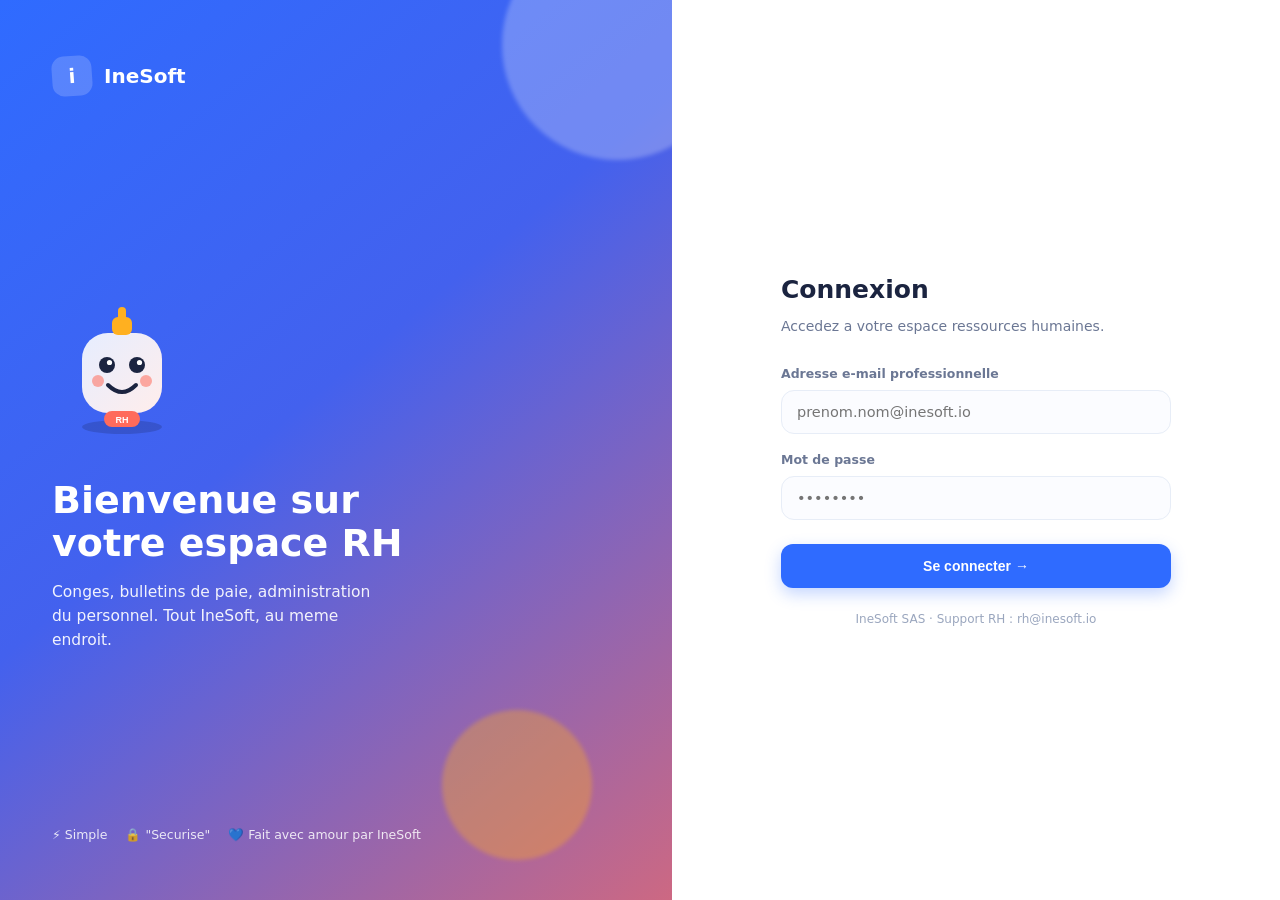
==== index.html @ 02582da3 "Mise en ligne du portail RH IneSoft" ====
<!DOCTYPE html>
<html lang="fr">
<head>
<meta charset="UTF-8">
<meta name="viewport" content="width=device-width,initial-scale=1">
<title>IneSoft RH - Connexion</title>
<link rel="stylesheet" href="assets/css/style.css">
<link rel="icon" href="data:image/svg+xml,<svg xmlns='http://www.w3.org/2000/svg' viewBox='0 0 32 32'><rect width='32' height='32' rx='8' fill='%232F6BFF'/><text x='16' y='23' font-size='17' fill='white' text-anchor='middle' font-family='Arial' font-weight='bold'>i</text></svg>">
<!--
  ============================================================
  IneSoft RH - Portail collaborateur  (build interne)
  ------------------------------------------------------------
  Bravo, tu lis deja le code source. Premier reflexe de pentester. GG.
  >>> IneCTF{la_source_ca_se_lit_frr}
  ------------------------------------------------------------
  TODO avant mise en prod (Ines, equipe dev) :
   - RETIRER le fichier /robots.txt (il liste encore nos chemins internes)
   - virer l'environnement de recette expose
   - reactiver la verif de signature cote client (cf. app.min.js)
  Note : l'auth "demo" de recette est encore active, a desactiver !!
  ============================================================
-->
</head>
<body>
<div class="login-split">

  <!-- Panneau vitrine -->
  <section class="brand-panel">
    <span class="blob b1"></span>
    <span class="blob b2"></span>
    <div class="bp-logo"><span class="logo">i</span> IneSoft</div>

    <div class="mascot">
      <svg width="140" height="140" viewBox="0 0 140 140" xmlns="http://www.w3.org/2000/svg" aria-hidden="true">
        <ellipse cx="70" cy="128" rx="40" ry="7" fill="rgba(0,0,0,.15)"/>
        <rect x="30" y="34" width="80" height="80" rx="26" fill="#FFFFFF"/>
        <rect x="30" y="34" width="80" height="80" rx="26" fill="url(#g1)" opacity=".12"/>
        <circle cx="55" cy="66" r="8" fill="#1B2440"/>
        <circle cx="85" cy="66" r="8" fill="#1B2440"/>
        <circle cx="57.5" cy="63.5" r="2.6" fill="#fff"/>
        <circle cx="87.5" cy="63.5" r="2.6" fill="#fff"/>
        <circle cx="46" cy="82" r="6" fill="#FF6B5B" opacity=".55"/>
        <circle cx="94" cy="82" r="6" fill="#FF6B5B" opacity=".55"/>
        <path d="M56 86 q14 14 28 0" stroke="#1B2440" stroke-width="4" fill="none" stroke-linecap="round"/>
        <rect x="60" y="18" width="20" height="18" rx="6" fill="#FFB020"/>
        <rect x="66" y="8" width="8" height="14" rx="4" fill="#FFB020"/>
        <rect x="52" y="112" width="36" height="16" rx="8" fill="#FF6B5B"/>
        <text x="70" y="124" font-size="9" fill="#fff" text-anchor="middle" font-family="Arial" font-weight="bold">RH</text>
        <defs><linearGradient id="g1" x1="0" y1="0" x2="1" y2="1"><stop offset="0" stop-color="#2F6BFF"/><stop offset="1" stop-color="#FF6B5B"/></linearGradient></defs>
      </svg>
    </div>

    <h1>Bienvenue sur votre espace RH</h1>
    <p>Conges, bulletins de paie, administration du personnel. Tout IneSoft, au meme endroit.</p>

    <div class="bp-foot">
      <span>&#9889; Simple</span>
      <span>&#128274; "Securise"</span>
      <span>&#128153; Fait avec amour par IneSoft</span>
    </div>
  </section>

  <!-- Formulaire -->
  <section class="form-panel">
    <div class="form-card">
      <h2>Connexion</h2>
      <p class="sub">Accedez a votre espace ressources humaines.</p>
      <form id="loginForm" autocomplete="off">
        <label for="email">Adresse e-mail professionnelle</label>
        <input type="email" id="email" placeholder="prenom.nom@inesoft.io" required>
        <label for="password">Mot de passe</label>
        <input type="password" id="password" placeholder="&#8226;&#8226;&#8226;&#8226;&#8226;&#8226;&#8226;&#8226;" required>
        <button class="btn" type="submit">Se connecter &#8594;</button>
      </form>
      <div id="msg" class="msg"></div>
      <p class="foothint">IneSoft SAS &#183; Support RH : rh@inesoft.io</p>
    </div>
  </section>

</div>

<script src="assets/js/app.min.js"></script>
<script>
  document.getElementById('loginForm').addEventListener('submit', async function(e){
    e.preventDefault();
    var m = document.getElementById('msg');
    var email = document.getElementById('email').value.trim().toLowerCase();
    var pass  = document.getElementById('password').value;
    try{
      var ok = await window._ines.authenticate(email, pass);
      if(ok){
        m.className='msg ok'; m.textContent='Connexion reussie, redirection...';
        setTimeout(function(){ location.href='dashboard.html'; }, 600);
      }else{
        m.className='msg err'; m.textContent='Identifiants invalides. Verifiez votre e-mail et mot de passe.';
      }
    }catch(err){
      m.className='msg err'; m.textContent='Erreur d authentification.';
    }
  });
</script>
</body>
</html>
---- assets/css/style.css ----
:root{
  --blue:#2F6BFF; --blue-dark:#1E4FD1; --blue-soft:#EAF1FF;
  --coral:#FF6B5B; --coral-dark:#F1543F; --coral-soft:#FFECE8;
  --teal:#12C7B4; --violet:#8B5CF6; --amber:#FFB020;
  --bg:#F3F7FF; --surface:#FFFFFF; --border:#E7EDF7;
  --ink:#1B2440; --muted:#6B7794;
  --radius:20px; --radius-sm:13px;
  --shadow:0 12px 30px rgba(31,79,209,.10);
  --shadow-sm:0 4px 14px rgba(31,79,209,.08);
  font-family:'Poppins','Segoe UI',system-ui,-apple-system,Roboto,Helvetica,Arial,sans-serif;
}
*{box-sizing:border-box;margin:0;padding:0}
body{background:var(--bg);color:var(--ink);line-height:1.55;min-height:100vh;
  background-image:radial-gradient(circle at 12% 8%,rgba(47,107,255,.07),transparent 40%),
                   radial-gradient(circle at 88% 92%,rgba(255,107,91,.08),transparent 42%)}
a{color:inherit}

/* ---------- Header (app) ---------- */
.topbar{background:var(--surface);border-bottom:1px solid var(--border);
  padding:13px 26px;display:flex;align-items:center;gap:14px;box-shadow:var(--shadow-sm);position:sticky;top:0;z-index:5}
.brand{display:flex;align-items:center;gap:12px;font-weight:800;font-size:19px;text-decoration:none;color:var(--ink)}
.logo{width:40px;height:40px;border-radius:12px;background:linear-gradient(135deg,var(--blue),var(--coral));
  display:grid;place-items:center;color:#fff;font-weight:900;font-size:20px;box-shadow:0 6px 16px rgba(255,107,91,.35);transform:rotate(-4deg)}
.brand small{display:block;font-weight:500;font-size:11px;color:var(--muted);letter-spacing:.3px;margin-top:-2px}
.topbar .spacer{flex:1}
.topbar .who{font-size:13px;color:var(--muted);font-weight:500}
.avatar{width:38px;height:38px;border-radius:50%;background:linear-gradient(135deg,var(--coral),var(--amber));
  display:grid;place-items:center;color:#fff;font-weight:800;font-size:15px;box-shadow:var(--shadow-sm)}
.badge{display:inline-flex;align-items:center;gap:5px;padding:5px 12px;border-radius:999px;font-size:11.5px;font-weight:700}
.badge-emp{background:var(--blue-soft);color:var(--blue-dark)}
.badge-adm{background:var(--coral-soft);color:var(--coral-dark)}
.btn{border:0;border-radius:12px;background:var(--blue);color:#fff;font-size:14px;font-weight:700;cursor:pointer;
  padding:11px 16px;transition:transform .12s,box-shadow .12s,background .15s;box-shadow:0 6px 16px rgba(47,107,255,.28)}
.btn:hover{background:var(--blue-dark);transform:translateY(-1px)}
.btn:active{transform:translateY(0)}
.btn-coral{background:var(--coral);box-shadow:0 6px 16px rgba(255,107,91,.32)}
.btn-coral:hover{background:var(--coral-dark)}
.btn-soft{background:var(--blue-soft);color:var(--blue-dark);box-shadow:none}
.btn-soft:hover{background:#DCE8FF}

/* ---------- Login split ---------- */
.login-split{display:grid;grid-template-columns:1.05fr .95fr;min-height:100vh}
.brand-panel{position:relative;overflow:hidden;padding:56px 52px;color:#fff;display:flex;flex-direction:column;justify-content:center;
  background:linear-gradient(140deg,var(--blue) 0%,#4361ee 45%,var(--coral) 120%)}
.brand-panel .bp-logo{display:flex;align-items:center;gap:12px;font-weight:800;font-size:20px;margin-bottom:auto}
.brand-panel .bp-logo .logo{background:rgba(255,255,255,.18);box-shadow:none;transform:rotate(-4deg)}
.brand-panel h1{font-size:38px;line-height:1.15;font-weight:800;margin:26px 0 14px;max-width:15ch}
.brand-panel p{font-size:15.5px;opacity:.92;max-width:34ch}
.brand-panel .blob{position:absolute;border-radius:50%;filter:blur(2px);opacity:.25}
.blob.b1{width:230px;height:230px;background:#fff;top:-70px;right:-60px}
.blob.b2{width:150px;height:150px;background:var(--amber);bottom:40px;right:80px;opacity:.35}
.mascot{margin:30px 0 6px}
.bp-foot{margin-top:auto;font-size:12.5px;opacity:.85;display:flex;gap:18px;flex-wrap:wrap}
.bp-foot span{display:flex;align-items:center;gap:6px}
.form-panel{display:grid;place-items:center;padding:40px 32px;background:var(--surface)}
.form-card{width:100%;max-width:390px}
.form-card h2{font-size:25px;font-weight:800}
.form-card .sub{color:var(--muted);font-size:14px;margin:6px 0 26px}
label{display:block;font-size:12.5px;font-weight:700;color:var(--muted);margin:16px 0 7px}
input[type=email],input[type=password],input[type=text]{width:100%;padding:13px 15px;border:1.5px solid var(--border);
  border-radius:13px;font-size:14.5px;background:#FBFCFF;transition:border .15s,box-shadow .15s;font-family:inherit}
input:focus{outline:none;border-color:var(--blue);box-shadow:0 0 0 4px rgba(47,107,255,.13)}
.form-card .btn{width:100%;margin-top:24px;padding:14px}
.msg{margin-top:16px;font-size:13.5px;padding:11px 14px;border-radius:12px;display:none;font-weight:500}
.msg.err{display:block;background:var(--coral-soft);color:var(--coral-dark)}
.msg.ok{display:block;background:#E1FBF6;color:#0B8C7C}
.foothint{margin-top:22px;text-align:center;font-size:12px;color:#9AA6BE}

/* ---------- App layout ---------- */
.shell{max-width:1120px;margin:26px auto;padding:0 22px;display:grid;grid-template-columns:238px 1fr;gap:24px}
.side{background:var(--surface);border:1px solid var(--border);border-radius:var(--radius);padding:14px;height:fit-content;box-shadow:var(--shadow-sm)}
.side a{display:flex;align-items:center;gap:11px;padding:11px 13px;border-radius:13px;text-decoration:none;
  color:var(--ink);font-size:14px;font-weight:600;margin-bottom:4px;transition:background .13s}
.side a .ic{font-size:17px;width:22px;text-align:center}
.side a:hover{background:var(--blue-soft)}
.side a.active{background:linear-gradient(135deg,var(--blue),#4361ee);color:#fff;box-shadow:0 6px 16px rgba(47,107,255,.3)}
.side a.admin.active{background:linear-gradient(135deg,var(--coral),var(--coral-dark));box-shadow:0 6px 16px rgba(255,107,91,.32)}
.main{min-width:0}
.hero{background:linear-gradient(120deg,var(--blue),#4361ee 60%,var(--coral));color:#fff;border-radius:var(--radius);
  padding:24px 26px;box-shadow:var(--shadow);position:relative;overflow:hidden;margin-bottom:20px}
.hero h2{font-size:23px;font-weight:800}
.hero p{opacity:.92;font-size:14px;margin-top:4px}
.hero .wave{position:absolute;right:-30px;top:-30px;width:150px;height:150px;background:rgba(255,255,255,.14);border-radius:50%}
.grid{display:grid;grid-template-columns:repeat(auto-fill,minmax(210px,1fr));gap:16px}
.card{background:var(--surface);border:1px solid var(--border);border-radius:var(--radius);padding:20px;box-shadow:var(--shadow-sm);
  position:relative;overflow:hidden}
.card::before{content:"";position:absolute;left:0;top:0;height:5px;width:100%;background:var(--blue)}
.card.c-coral::before{background:var(--coral)} .card.c-teal::before{background:var(--teal)}
.card.c-violet::before{background:var(--violet)} .card.c-amber::before{background:var(--amber)}
.card .ic-round{width:40px;height:40px;border-radius:12px;display:grid;place-items:center;font-size:19px;margin-bottom:12px;background:var(--blue-soft)}
.card.c-coral .ic-round{background:var(--coral-soft)} .card.c-teal .ic-round{background:#DFF9F5}
.card.c-violet .ic-round{background:#EEE7FF} .card.c-amber .ic-round{background:#FFF2D9}
.card h3{font-size:12px;color:var(--muted);font-weight:700;text-transform:uppercase;letter-spacing:.4px}
.card .big{font-size:29px;font-weight:800;color:var(--ink);margin-top:3px}
.card .unit{font-size:13px;color:var(--muted);font-weight:600}
.section-title{font-size:18px;font-weight:800;margin:28px 0 13px;display:flex;align-items:center;gap:9px}
table{width:100%;border-collapse:collapse;background:var(--surface);border-radius:var(--radius);overflow:hidden;border:1px solid var(--border);box-shadow:var(--shadow-sm)}
th,td{text-align:left;padding:13px 15px;font-size:13.5px;border-bottom:1px solid var(--border)}
th{background:#F7FAFF;color:var(--muted);font-weight:700;font-size:11.5px;text-transform:uppercase;letter-spacing:.3px}
tr:last-child td{border-bottom:0}
.pill{padding:4px 11px;border-radius:999px;font-size:11.5px;font-weight:700}
.pill-ok{background:#E1FBF6;color:#0B8C7C}.pill-wait{background:#FFF2D9;color:#B4790A}
.flagbox{background:linear-gradient(135deg,#141B34,#20264a);color:#7CF7C8;font-family:'Consolas',monospace;padding:15px 17px;
  border-radius:14px;font-size:15px;word-break:break-all;margin-top:10px;border:1px solid #2A3358;box-shadow:inset 0 0 0 1px rgba(124,247,200,.08)}
.notice{background:var(--coral-soft);border:1px solid #FFD7CF;color:var(--coral-dark);padding:13px 16px;border-radius:14px;font-size:13.5px;margin-bottom:18px;font-weight:500}
.notice.blue{background:var(--blue-soft);border-color:#D3E3FF;color:var(--blue-dark)}
.deny{background:var(--coral-soft);border:1px solid #FFD0C7;color:var(--coral-dark);padding:18px 20px;border-radius:16px;font-size:14px}
.vault textarea{width:100%;min-height:74px;font-family:Consolas,monospace;font-size:12px;padding:11px;border-radius:12px;border:1.5px solid var(--border);background:#FBFCFF;resize:vertical}
.vault .btn{margin-top:14px}
.mono{font-family:Consolas,monospace}
@media(max-width:820px){.login-split{grid-template-columns:1fr}.brand-panel{padding:36px 30px;min-height:auto}.brand-panel h1{font-size:30px}
  .shell{grid-template-columns:1fr}.side{order:2}.side a{display:inline-flex;margin:3px}}
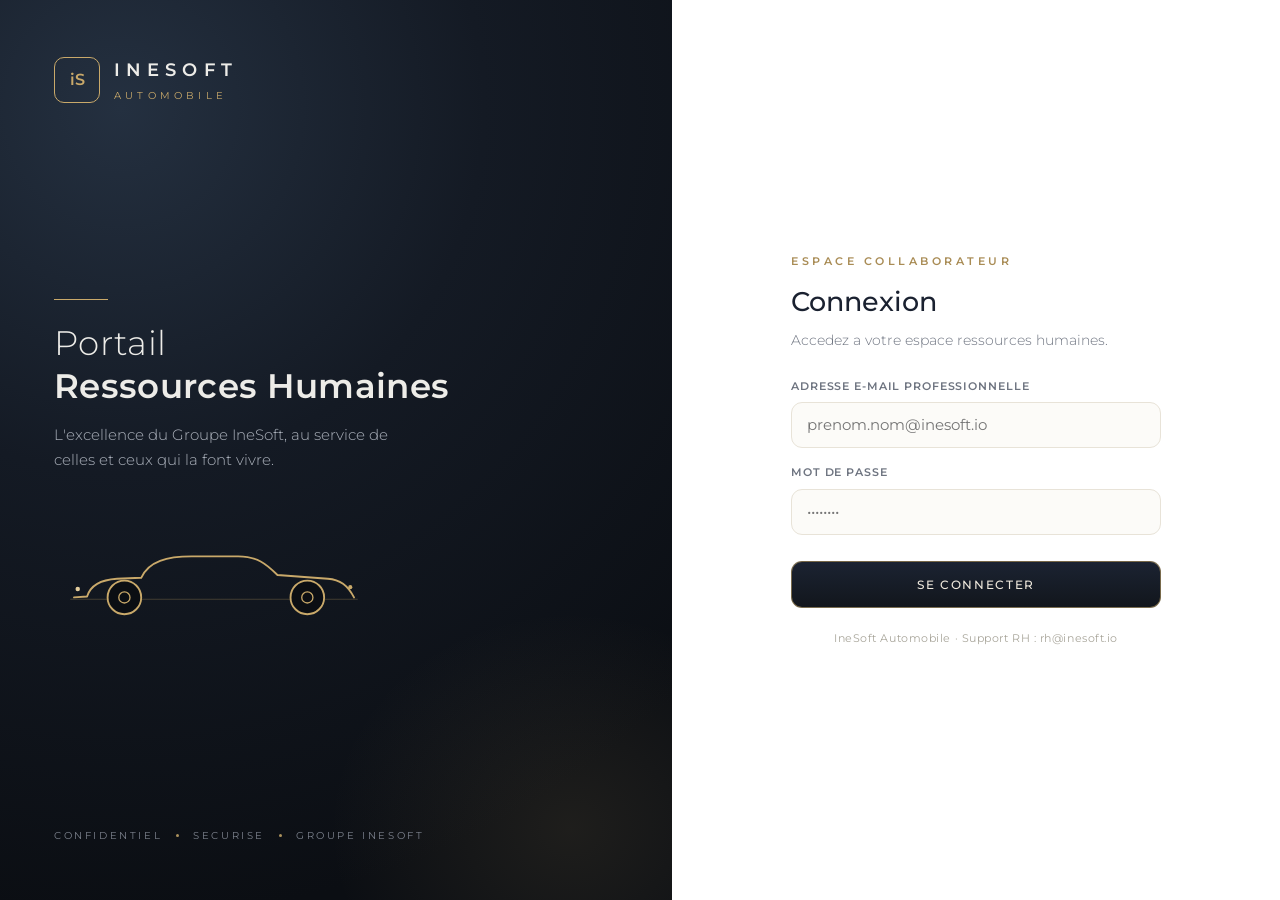
==== commit 684b71fa: "Refonte graphique : identite luxe automobile (graphite et or)" ====
--- a/index.html
+++ b/index.html
@@ -4,8 +4,11 @@
 <meta charset="UTF-8">
 <meta name="viewport" content="width=device-width,initial-scale=1">
 <title>IneSoft RH - Connexion</title>
+<link rel="preconnect" href="https://fonts.googleapis.com">
+<link rel="preconnect" href="https://fonts.gstatic.com" crossorigin>
+<link href="https://fonts.googleapis.com/css2?family=Montserrat:wght@200;300;400;500;600&display=swap" rel="stylesheet">
 <link rel="stylesheet" href="assets/css/style.css">
-<link rel="icon" href="data:image/svg+xml,<svg xmlns='http://www.w3.org/2000/svg' viewBox='0 0 32 32'><rect width='32' height='32' rx='8' fill='%232F6BFF'/><text x='16' y='23' font-size='17' fill='white' text-anchor='middle' font-family='Arial' font-weight='bold'>i</text></svg>">
+<link rel="icon" href="data:image/svg+xml,<svg xmlns='http://www.w3.org/2000/svg' viewBox='0 0 32 32'><rect width='32' height='32' rx='8' fill='%230E1116'/><text x='16' y='22' font-size='15' fill='%23C9A96A' text-anchor='middle' font-family='Arial' font-weight='bold'>iS</text></svg>">
 <!--
   ============================================================
   IneSoft RH - Portail collaborateur  (build interne)
@@ -24,45 +27,32 @@
 <body>
 <div class="login-split">
 
-  <!-- Panneau vitrine -->
   <section class="brand-panel">
-    <span class="blob b1"></span>
-    <span class="blob b2"></span>
-    <div class="bp-logo"><span class="logo">i</span> IneSoft</div>
+    <div class="bp-logo">
+      <div class="monogram">iS</div>
+      <div><span class="word">INESOFT</span><span class="tag">AUTOMOBILE</span></div>
+    </div>
 
-    <div class="mascot">
-      <svg width="140" height="140" viewBox="0 0 140 140" xmlns="http://www.w3.org/2000/svg" aria-hidden="true">
-        <ellipse cx="70" cy="128" rx="40" ry="7" fill="rgba(0,0,0,.15)"/>
-        <rect x="30" y="34" width="80" height="80" rx="26" fill="#FFFFFF"/>
-        <rect x="30" y="34" width="80" height="80" rx="26" fill="url(#g1)" opacity=".12"/>
-        <circle cx="55" cy="66" r="8" fill="#1B2440"/>
-        <circle cx="85" cy="66" r="8" fill="#1B2440"/>
-        <circle cx="57.5" cy="63.5" r="2.6" fill="#fff"/>
-        <circle cx="87.5" cy="63.5" r="2.6" fill="#fff"/>
-        <circle cx="46" cy="82" r="6" fill="#FF6B5B" opacity=".55"/>
-        <circle cx="94" cy="82" r="6" fill="#FF6B5B" opacity=".55"/>
-        <path d="M56 86 q14 14 28 0" stroke="#1B2440" stroke-width="4" fill="none" stroke-linecap="round"/>
-        <rect x="60" y="18" width="20" height="18" rx="6" fill="#FFB020"/>
-        <rect x="66" y="8" width="8" height="14" rx="4" fill="#FFB020"/>
-        <rect x="52" y="112" width="36" height="16" rx="8" fill="#FF6B5B"/>
-        <text x="70" y="124" font-size="9" fill="#fff" text-anchor="middle" font-family="Arial" font-weight="bold">RH</text>
-        <defs><linearGradient id="g1" x1="0" y1="0" x2="1" y2="1"><stop offset="0" stop-color="#2F6BFF"/><stop offset="1" stop-color="#FF6B5B"/></linearGradient></defs>
+    <div class="gold-rule"></div>
+    <h1>Portail<br><b>Ressources Humaines</b></h1>
+    <p class="lead">L'excellence du Groupe IneSoft, au service de celles et ceux qui la font vivre.</p>
+
+    <div class="car">
+      <svg width="320" height="112" viewBox="0 0 340 120" xmlns="http://www.w3.org/2000/svg" aria-hidden="true">
+        <line x1="16" y1="101" x2="324" y2="101" stroke="#C9A96A" stroke-opacity=".28"/>
+        <path d="M20,99 L34,98 C38,85 50,80 66,79 L92,78 C100,60 120,55 146,55 L196,55 C216,55 226,63 238,75 L292,79 C305,80 313,86 320,99" fill="none" stroke="#C9A96A" stroke-width="2" stroke-linecap="round" stroke-linejoin="round"/>
+        <circle cx="24" cy="90" r="2.4" fill="#E4CE9E"/><circle cx="316" cy="88" r="2.2" fill="#C9A96A"/>
+        <circle cx="74" cy="99" r="18" fill="#0B0E13" stroke="#C9A96A" stroke-width="2"/><circle cx="74" cy="99" r="6" fill="none" stroke="#C9A96A" stroke-width="1.4"/>
+        <circle cx="270" cy="99" r="18" fill="#0B0E13" stroke="#C9A96A" stroke-width="2"/><circle cx="270" cy="99" r="6" fill="none" stroke="#C9A96A" stroke-width="1.4"/>
       </svg>
     </div>
 
-    <h1>Bienvenue sur votre espace RH</h1>
-    <p>Conges, bulletins de paie, administration du personnel. Tout IneSoft, au meme endroit.</p>
-
-    <div class="bp-foot">
-      <span>&#9889; Simple</span>
-      <span>&#128274; "Securise"</span>
-      <span>&#128153; Fait avec amour par IneSoft</span>
-    </div>
+    <div class="bp-foot"><span>Confidentiel</span><span class="dot"></span><span>Securise</span><span class="dot"></span><span>Groupe IneSoft</span></div>
   </section>
 
-  <!-- Formulaire -->
   <section class="form-panel">
     <div class="form-card">
+      <div class="eyebrow">Espace collaborateur</div>
       <h2>Connexion</h2>
       <p class="sub">Accedez a votre espace ressources humaines.</p>
       <form id="loginForm" autocomplete="off">
@@ -70,10 +60,10 @@
         <input type="email" id="email" placeholder="prenom.nom@inesoft.io" required>
         <label for="password">Mot de passe</label>
         <input type="password" id="password" placeholder="&#8226;&#8226;&#8226;&#8226;&#8226;&#8226;&#8226;&#8226;" required>
-        <button class="btn" type="submit">Se connecter &#8594;</button>
+        <button class="btn" type="submit">Se connecter</button>
       </form>
       <div id="msg" class="msg"></div>
-      <p class="foothint">IneSoft SAS &#183; Support RH : rh@inesoft.io</p>
+      <p class="foothint">IneSoft Automobile &#183; Support RH : rh@inesoft.io</p>
     </div>
   </section>
 
--- a/assets/css/style.css
+++ b/assets/css/style.css
@@ -1,112 +1,119 @@
 :root{
-  --blue:#2F6BFF; --blue-dark:#1E4FD1; --blue-soft:#EAF1FF;
-  --coral:#FF6B5B; --coral-dark:#F1543F; --coral-soft:#FFECE8;
-  --teal:#12C7B4; --violet:#8B5CF6; --amber:#FFB020;
-  --bg:#F3F7FF; --surface:#FFFFFF; --border:#E7EDF7;
-  --ink:#1B2440; --muted:#6B7794;
-  --radius:20px; --radius-sm:13px;
-  --shadow:0 12px 30px rgba(31,79,209,.10);
-  --shadow-sm:0 4px 14px rgba(31,79,209,.08);
-  font-family:'Poppins','Segoe UI',system-ui,-apple-system,Roboto,Helvetica,Arial,sans-serif;
+  --graphite:#0E1116; --graphite2:#141A24; --graphite3:#1B2332;
+  --gold:#C9A96A; --gold-soft:#E4CE9E; --gold-dim:#A98C55;
+  --bg:#F5F3EE; --surface:#FFFFFF; --border:#E8E3D8;
+  --ink:#1A2130; --muted:#6E7480;
+  --radius:16px; --radius-sm:11px;
+  --shadow:0 18px 44px rgba(14,17,22,.14);
+  --shadow-sm:0 6px 18px rgba(14,17,22,.08);
+  font-family:'Montserrat','Segoe UI',system-ui,-apple-system,Roboto,Arial,sans-serif;
 }
 *{box-sizing:border-box;margin:0;padding:0}
-body{background:var(--bg);color:var(--ink);line-height:1.55;min-height:100vh;
-  background-image:radial-gradient(circle at 12% 8%,rgba(47,107,255,.07),transparent 40%),
-                   radial-gradient(circle at 88% 92%,rgba(255,107,91,.08),transparent 42%)}
+body{background:var(--bg);color:var(--ink);line-height:1.6;min-height:100vh;font-weight:400}
 a{color:inherit}
 
-/* ---------- Header (app) ---------- */
-.topbar{background:var(--surface);border-bottom:1px solid var(--border);
-  padding:13px 26px;display:flex;align-items:center;gap:14px;box-shadow:var(--shadow-sm);position:sticky;top:0;z-index:5}
-.brand{display:flex;align-items:center;gap:12px;font-weight:800;font-size:19px;text-decoration:none;color:var(--ink)}
-.logo{width:40px;height:40px;border-radius:12px;background:linear-gradient(135deg,var(--blue),var(--coral));
-  display:grid;place-items:center;color:#fff;font-weight:900;font-size:20px;box-shadow:0 6px 16px rgba(255,107,91,.35);transform:rotate(-4deg)}
-.brand small{display:block;font-weight:500;font-size:11px;color:var(--muted);letter-spacing:.3px;margin-top:-2px}
+/* ---------- Header ---------- */
+.topbar{background:var(--graphite);color:#EDECE8;padding:14px 28px;display:flex;align-items:center;gap:15px;
+  position:sticky;top:0;z-index:5;border-bottom:1px solid rgba(201,169,106,.25)}
+.brand{display:flex;align-items:center;gap:13px;font-weight:600;font-size:17px;letter-spacing:.06em;text-decoration:none;color:#fff}
+.logo{width:40px;height:40px;border-radius:10px;border:1px solid var(--gold);display:grid;place-items:center;
+  color:var(--gold);font-weight:600;font-size:16px;background:transparent}
+.brand small{display:block;font-weight:400;font-size:9.5px;color:var(--gold);letter-spacing:.34em;text-transform:uppercase;margin-top:2px}
 .topbar .spacer{flex:1}
-.topbar .who{font-size:13px;color:var(--muted);font-weight:500}
-.avatar{width:38px;height:38px;border-radius:50%;background:linear-gradient(135deg,var(--coral),var(--amber));
-  display:grid;place-items:center;color:#fff;font-weight:800;font-size:15px;box-shadow:var(--shadow-sm)}
-.badge{display:inline-flex;align-items:center;gap:5px;padding:5px 12px;border-radius:999px;font-size:11.5px;font-weight:700}
-.badge-emp{background:var(--blue-soft);color:var(--blue-dark)}
-.badge-adm{background:var(--coral-soft);color:var(--coral-dark)}
-.btn{border:0;border-radius:12px;background:var(--blue);color:#fff;font-size:14px;font-weight:700;cursor:pointer;
-  padding:11px 16px;transition:transform .12s,box-shadow .12s,background .15s;box-shadow:0 6px 16px rgba(47,107,255,.28)}
-.btn:hover{background:var(--blue-dark);transform:translateY(-1px)}
-.btn:active{transform:translateY(0)}
-.btn-coral{background:var(--coral);box-shadow:0 6px 16px rgba(255,107,91,.32)}
-.btn-coral:hover{background:var(--coral-dark)}
-.btn-soft{background:var(--blue-soft);color:var(--blue-dark);box-shadow:none}
-.btn-soft:hover{background:#DCE8FF}
+.topbar .who{font-size:12.5px;color:#AEB4BE;font-weight:300}
+.avatar{width:38px;height:38px;border-radius:50%;border:1px solid var(--gold);display:grid;place-items:center;
+  color:var(--gold);font-weight:600;font-size:14px;background:rgba(201,169,106,.08)}
+.badge{display:inline-flex;align-items:center;gap:5px;padding:5px 13px;border-radius:999px;font-size:10px;font-weight:600;
+  letter-spacing:.14em;text-transform:uppercase}
+.badge-emp{background:rgba(201,169,106,.14);color:var(--gold-soft);border:1px solid rgba(201,169,106,.3)}
+.badge-adm{background:var(--gold);color:#14171C}
+.btn{border:1px solid rgba(201,169,106,.55);border-radius:var(--radius-sm);background:linear-gradient(180deg,#1B2332,#12161C);
+  color:#EFE9DD;font-family:inherit;font-size:12px;font-weight:500;letter-spacing:.14em;text-transform:uppercase;
+  cursor:pointer;padding:11px 18px;transition:.16s}
+.btn:hover{border-color:var(--gold);color:#fff;box-shadow:0 8px 22px rgba(14,17,22,.2)}
+.btn-gold{background:var(--gold);color:#14171C;border-color:var(--gold)}
+.btn-gold:hover{background:var(--gold-soft);color:#000}
+.btn-soft{background:transparent;color:var(--gold-soft);border-color:rgba(201,169,106,.4)}
+.btn-soft:hover{border-color:var(--gold);color:#fff}
 
-/* ---------- Login split ---------- */
+/* ---------- Login split (Proposition A) ---------- */
 .login-split{display:grid;grid-template-columns:1.05fr .95fr;min-height:100vh}
-.brand-panel{position:relative;overflow:hidden;padding:56px 52px;color:#fff;display:flex;flex-direction:column;justify-content:center;
-  background:linear-gradient(140deg,var(--blue) 0%,#4361ee 45%,var(--coral) 120%)}
-.brand-panel .bp-logo{display:flex;align-items:center;gap:12px;font-weight:800;font-size:20px;margin-bottom:auto}
-.brand-panel .bp-logo .logo{background:rgba(255,255,255,.18);box-shadow:none;transform:rotate(-4deg)}
-.brand-panel h1{font-size:38px;line-height:1.15;font-weight:800;margin:26px 0 14px;max-width:15ch}
-.brand-panel p{font-size:15.5px;opacity:.92;max-width:34ch}
-.brand-panel .blob{position:absolute;border-radius:50%;filter:blur(2px);opacity:.25}
-.blob.b1{width:230px;height:230px;background:#fff;top:-70px;right:-60px}
-.blob.b2{width:150px;height:150px;background:var(--amber);bottom:40px;right:80px;opacity:.35}
-.mascot{margin:30px 0 6px}
-.bp-foot{margin-top:auto;font-size:12.5px;opacity:.85;display:flex;gap:18px;flex-wrap:wrap}
-.bp-foot span{display:flex;align-items:center;gap:6px}
-.form-panel{display:grid;place-items:center;padding:40px 32px;background:var(--surface)}
-.form-card{width:100%;max-width:390px}
-.form-card h2{font-size:25px;font-weight:800}
-.form-card .sub{color:var(--muted);font-size:14px;margin:6px 0 26px}
-label{display:block;font-size:12.5px;font-weight:700;color:var(--muted);margin:16px 0 7px}
-input[type=email],input[type=password],input[type=text]{width:100%;padding:13px 15px;border:1.5px solid var(--border);
-  border-radius:13px;font-size:14.5px;background:#FBFCFF;transition:border .15s,box-shadow .15s;font-family:inherit}
-input:focus{outline:none;border-color:var(--blue);box-shadow:0 0 0 4px rgba(47,107,255,.13)}
-.form-card .btn{width:100%;margin-top:24px;padding:14px}
-.msg{margin-top:16px;font-size:13.5px;padding:11px 14px;border-radius:12px;display:none;font-weight:500}
-.msg.err{display:block;background:var(--coral-soft);color:var(--coral-dark)}
-.msg.ok{display:block;background:#E1FBF6;color:#0B8C7C}
-.foothint{margin-top:22px;text-align:center;font-size:12px;color:#9AA6BE}
+.brand-panel{position:relative;overflow:hidden;padding:56px 54px;color:#EDECE8;display:flex;flex-direction:column;
+  justify-content:center;background:radial-gradient(120% 90% at 18% 12%,#243040 0%,#141A24 45%,#0B0E13 100%)}
+.brand-panel::after{content:"";position:absolute;inset:0;pointer-events:none;
+  background:radial-gradient(60% 40% at 85% 92%,rgba(201,169,106,.10),transparent 60%)}
+.bp-logo{display:flex;align-items:center;gap:14px;margin-bottom:auto;position:relative;z-index:1}
+.monogram{width:46px;height:46px;border:1px solid var(--gold);border-radius:10px;display:grid;place-items:center;
+  color:var(--gold);font-weight:600;font-size:16px}
+.bp-logo .word{font-weight:600;font-size:18px;letter-spacing:.34em;text-transform:uppercase}
+.bp-logo .tag{display:block;font-weight:400;font-size:10px;letter-spacing:.42em;color:var(--gold);margin-top:3px}
+.gold-rule{width:54px;height:1px;background:var(--gold);margin:34px 0 22px;position:relative;z-index:1}
+.brand-panel h1{font-weight:300;font-size:34px;line-height:1.25;letter-spacing:.01em;position:relative;z-index:1}
+.brand-panel h1 b{font-weight:600}
+.brand-panel .lead{margin-top:16px;font-weight:300;font-size:14.5px;line-height:1.7;color:#AEB4BE;max-width:37ch;position:relative;z-index:1}
+.car{margin:32px 0 6px;position:relative;z-index:1}
+.bp-foot{margin-top:auto;padding-top:36px;font-size:10px;letter-spacing:.26em;text-transform:uppercase;color:#7C828D;
+  display:flex;gap:14px;align-items:center;position:relative;z-index:1}
+.bp-foot .dot{width:3px;height:3px;border-radius:50%;background:var(--gold);opacity:.85}
+
+.form-panel{display:grid;place-items:center;padding:44px 34px;background:var(--surface)}
+.form-card{width:100%;max-width:370px}
+.form-card .eyebrow{font-size:11px;letter-spacing:.32em;text-transform:uppercase;color:var(--gold-dim);font-weight:600}
+.form-card h2{font-size:27px;font-weight:500;margin:10px 0 6px;color:var(--ink)}
+.form-card .sub{color:var(--muted);font-size:14px;font-weight:300;margin-bottom:26px}
+label{display:block;font-size:11px;font-weight:600;letter-spacing:.08em;text-transform:uppercase;color:var(--muted);margin:16px 0 7px}
+input[type=email],input[type=password],input[type=text]{width:100%;padding:13px 15px;border:1px solid var(--border);
+  border-radius:var(--radius-sm);font-size:14.5px;background:#FCFBF8;font-family:inherit;transition:border .15s,box-shadow .15s}
+input:focus{outline:none;border-color:var(--gold);box-shadow:0 0 0 3px rgba(201,169,106,.16)}
+.form-card .btn{width:100%;margin-top:26px;padding:15px}
+.msg{margin-top:16px;font-size:13.5px;padding:11px 14px;border-radius:var(--radius-sm);display:none;font-weight:400}
+.msg.err{display:block;background:#FBECEC;color:#A3352F;border:1px solid #F1CFCC}
+.msg.ok{display:block;background:#F4EEDF;color:#7A5E1E;border:1px solid #E7D6A8}
+.foothint{margin-top:22px;text-align:center;font-size:11px;letter-spacing:.05em;color:#A9A69B}
 
 /* ---------- App layout ---------- */
-.shell{max-width:1120px;margin:26px auto;padding:0 22px;display:grid;grid-template-columns:238px 1fr;gap:24px}
+.shell{max-width:1120px;margin:28px auto;padding:0 22px;display:grid;grid-template-columns:238px 1fr;gap:24px}
 .side{background:var(--surface);border:1px solid var(--border);border-radius:var(--radius);padding:14px;height:fit-content;box-shadow:var(--shadow-sm)}
-.side a{display:flex;align-items:center;gap:11px;padding:11px 13px;border-radius:13px;text-decoration:none;
-  color:var(--ink);font-size:14px;font-weight:600;margin-bottom:4px;transition:background .13s}
-.side a .ic{font-size:17px;width:22px;text-align:center}
-.side a:hover{background:var(--blue-soft)}
-.side a.active{background:linear-gradient(135deg,var(--blue),#4361ee);color:#fff;box-shadow:0 6px 16px rgba(47,107,255,.3)}
-.side a.admin.active{background:linear-gradient(135deg,var(--coral),var(--coral-dark));box-shadow:0 6px 16px rgba(255,107,91,.32)}
+.side a{display:block;padding:12px 14px;border-radius:var(--radius-sm);text-decoration:none;color:var(--ink);
+  font-size:12.5px;font-weight:500;letter-spacing:.05em;margin-bottom:3px;transition:.13s}
+.side a:hover{background:#EFEADF}
+.side a.active{background:var(--graphite);color:var(--gold-soft);font-weight:600}
+.side a.admin.active{background:var(--gold);color:#14171C}
 .main{min-width:0}
-.hero{background:linear-gradient(120deg,var(--blue),#4361ee 60%,var(--coral));color:#fff;border-radius:var(--radius);
-  padding:24px 26px;box-shadow:var(--shadow);position:relative;overflow:hidden;margin-bottom:20px}
-.hero h2{font-size:23px;font-weight:800}
-.hero p{opacity:.92;font-size:14px;margin-top:4px}
-.hero .wave{position:absolute;right:-30px;top:-30px;width:150px;height:150px;background:rgba(255,255,255,.14);border-radius:50%}
+.hero{background:radial-gradient(120% 120% at 12% 10%,#243040,#141A24 55%,#0B0E13);color:#EDECE8;border-radius:var(--radius);
+  padding:28px 30px;box-shadow:var(--shadow);position:relative;overflow:hidden;margin-bottom:22px;border:1px solid rgba(201,169,106,.2)}
+.hero .eyebrow{font-size:10.5px;letter-spacing:.3em;text-transform:uppercase;color:var(--gold);font-weight:600}
+.hero h2{font-size:24px;font-weight:300;margin-top:8px}
+.hero h2 b{font-weight:600}
+.hero p{opacity:.8;font-size:13.5px;margin-top:6px;font-weight:300;color:#AEB4BE}
+.hero .wave{position:absolute;right:-40px;top:-40px;width:160px;height:160px;border:1px solid rgba(201,169,106,.25);border-radius:50%}
 .grid{display:grid;grid-template-columns:repeat(auto-fill,minmax(210px,1fr));gap:16px}
-.card{background:var(--surface);border:1px solid var(--border);border-radius:var(--radius);padding:20px;box-shadow:var(--shadow-sm);
+.card{background:var(--surface);border:1px solid var(--border);border-radius:var(--radius);padding:22px;box-shadow:var(--shadow-sm);
   position:relative;overflow:hidden}
-.card::before{content:"";position:absolute;left:0;top:0;height:5px;width:100%;background:var(--blue)}
-.card.c-coral::before{background:var(--coral)} .card.c-teal::before{background:var(--teal)}
-.card.c-violet::before{background:var(--violet)} .card.c-amber::before{background:var(--amber)}
-.card .ic-round{width:40px;height:40px;border-radius:12px;display:grid;place-items:center;font-size:19px;margin-bottom:12px;background:var(--blue-soft)}
-.card.c-coral .ic-round{background:var(--coral-soft)} .card.c-teal .ic-round{background:#DFF9F5}
-.card.c-violet .ic-round{background:#EEE7FF} .card.c-amber .ic-round{background:#FFF2D9}
-.card h3{font-size:12px;color:var(--muted);font-weight:700;text-transform:uppercase;letter-spacing:.4px}
-.card .big{font-size:29px;font-weight:800;color:var(--ink);margin-top:3px}
-.card .unit{font-size:13px;color:var(--muted);font-weight:600}
-.section-title{font-size:18px;font-weight:800;margin:28px 0 13px;display:flex;align-items:center;gap:9px}
-table{width:100%;border-collapse:collapse;background:var(--surface);border-radius:var(--radius);overflow:hidden;border:1px solid var(--border);box-shadow:var(--shadow-sm)}
-th,td{text-align:left;padding:13px 15px;font-size:13.5px;border-bottom:1px solid var(--border)}
-th{background:#F7FAFF;color:var(--muted);font-weight:700;font-size:11.5px;text-transform:uppercase;letter-spacing:.3px}
+.card::before{content:"";position:absolute;left:0;top:0;height:3px;width:100%;background:var(--gold)}
+.card h3{font-size:10.5px;color:var(--muted);font-weight:600;text-transform:uppercase;letter-spacing:.16em}
+.card .big{font-size:30px;font-weight:300;color:var(--ink);margin-top:8px}
+.card .big b{font-weight:600}
+.card .unit{font-size:13px;color:var(--muted);font-weight:400;letter-spacing:.02em}
+.section-title{font-size:13px;font-weight:600;letter-spacing:.16em;text-transform:uppercase;color:var(--muted);margin:30px 0 14px}
+table{width:100%;border-collapse:collapse;background:var(--surface);border-radius:var(--radius);overflow:hidden;
+  border:1px solid var(--border);box-shadow:var(--shadow-sm)}
+th,td{text-align:left;padding:14px 16px;font-size:13.5px;border-bottom:1px solid var(--border);font-weight:400}
+th{background:#F2ECE0;color:var(--muted);font-weight:600;font-size:10.5px;text-transform:uppercase;letter-spacing:.12em}
 tr:last-child td{border-bottom:0}
-.pill{padding:4px 11px;border-radius:999px;font-size:11.5px;font-weight:700}
-.pill-ok{background:#E1FBF6;color:#0B8C7C}.pill-wait{background:#FFF2D9;color:#B4790A}
-.flagbox{background:linear-gradient(135deg,#141B34,#20264a);color:#7CF7C8;font-family:'Consolas',monospace;padding:15px 17px;
-  border-radius:14px;font-size:15px;word-break:break-all;margin-top:10px;border:1px solid #2A3358;box-shadow:inset 0 0 0 1px rgba(124,247,200,.08)}
-.notice{background:var(--coral-soft);border:1px solid #FFD7CF;color:var(--coral-dark);padding:13px 16px;border-radius:14px;font-size:13.5px;margin-bottom:18px;font-weight:500}
-.notice.blue{background:var(--blue-soft);border-color:#D3E3FF;color:var(--blue-dark)}
-.deny{background:var(--coral-soft);border:1px solid #FFD0C7;color:var(--coral-dark);padding:18px 20px;border-radius:16px;font-size:14px}
-.vault textarea{width:100%;min-height:74px;font-family:Consolas,monospace;font-size:12px;padding:11px;border-radius:12px;border:1.5px solid var(--border);background:#FBFCFF;resize:vertical}
+.pill{padding:4px 12px;border-radius:999px;font-size:10.5px;font-weight:600;letter-spacing:.08em;text-transform:uppercase}
+.pill-ok{background:rgba(201,169,106,.16);color:var(--gold-dim)}
+.pill-wait{background:#F2ECE0;color:var(--muted)}
+.flagbox{background:linear-gradient(135deg,#0E1116,#1B2332);color:var(--gold-soft);font-family:'Consolas',monospace;
+  padding:16px 18px;border-radius:12px;font-size:15px;word-break:break-all;margin-top:10px;
+  border:1px solid rgba(201,169,106,.3);letter-spacing:.02em}
+.notice{background:#FBF6E9;border:1px solid #EBDDB4;color:#7A5E1E;padding:13px 16px;border-radius:12px;font-size:13.5px;margin-bottom:18px;font-weight:400}
+.notice.blue{background:#EEF0F4;border-color:#DCE0E8;color:#3A4658}
+.deny{background:#FBECEC;border:1px solid #F1CFCC;color:#9A342E;padding:18px 20px;border-radius:14px;font-size:14px}
+.vault textarea{width:100%;min-height:74px;font-family:Consolas,monospace;font-size:12px;padding:11px;border-radius:11px;
+  border:1px solid var(--border);background:#FCFBF8;resize:vertical}
 .vault .btn{margin-top:14px}
+.vault label{margin-top:16px}
 .mono{font-family:Consolas,monospace}
-@media(max-width:820px){.login-split{grid-template-columns:1fr}.brand-panel{padding:36px 30px;min-height:auto}.brand-panel h1{font-size:30px}
-  .shell{grid-template-columns:1fr}.side{order:2}.side a{display:inline-flex;margin:3px}}
+@media(max-width:820px){.login-split{grid-template-columns:1fr}.brand-panel{padding:38px 30px;min-height:auto}.brand-panel h1{font-size:28px}
+  .shell{grid-template-columns:1fr}.side{order:2}}
